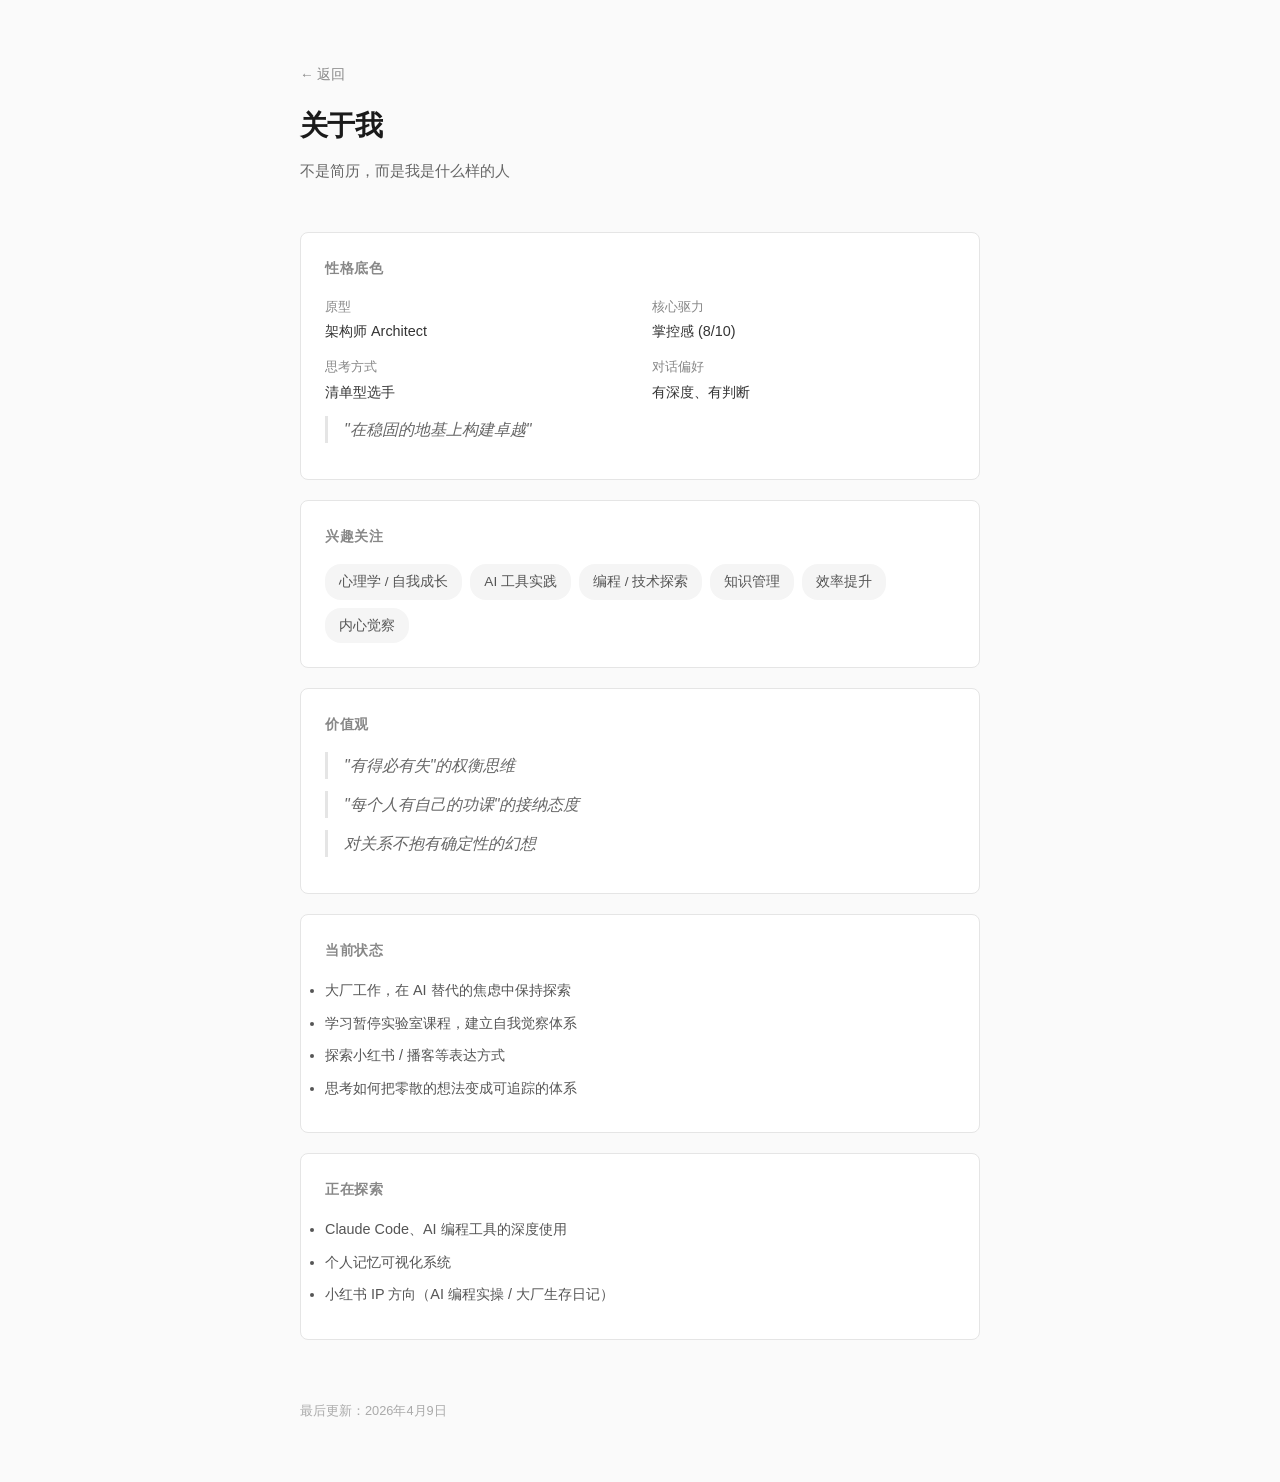
==== 关于我.html @ ec03684a "新增「关于我」页面，优化「长期想法」结构" ====
<!DOCTYPE html>
<html lang="zh-CN">
<head>
    <meta charset="UTF-8">
    <meta name="viewport" content="width=device-width, initial-scale=1.0">
    <title>关于我 - bbsqq</title>
    <style>
        * { margin: 0; padding: 0; box-sizing: border-box; }
        body {
            font-family: -apple-system, BlinkMacSystemFont, "Segoe UI", Roboto, sans-serif;
            background: #fafafa;
            color: #333;
            line-height: 1.7;
            padding: 60px 24px;
        }
        .container { max-width: 680px; margin: 0 auto; }
        header { margin-bottom: 48px; }
        .back {
            font-size: 0.85rem;
            color: #888;
            text-decoration: none;
            display: inline-block;
            margin-bottom: 16px;
        }
        .back:hover { color: #333; }
        .title {
            font-size: 1.75rem;
            font-weight: 600;
            color: #1a1a1a;
            margin-bottom: 8px;
            letter-spacing: -0.02em;
        }
        .subtitle {
            font-size: 0.95rem;
            color: #666;
        }
        .section {
            background: white;
            border: 1px solid #e5e5e5;
            border-radius: 8px;
            padding: 24px;
            margin-bottom: 20px;
        }
        .section-title {
            font-size: 0.85rem;
            font-weight: 600;
            color: #888;
            text-transform: uppercase;
            letter-spacing: 0.05em;
            margin-bottom: 16px;
        }
        .trait-grid {
            display: grid;
            grid-template-columns: repeat(2, 1fr);
            gap: 12px 24px;
        }
        .trait-item {
            font-size: 0.9rem;
        }
        .trait-item .label {
            color: #888;
            font-size: 0.8rem;
        }
        .trait-item .value {
            color: #333;
            margin-top: 2px;
        }
        .interests {
            display: flex;
            flex-wrap: wrap;
            gap: 8px;
        }
        .tag {
            background: #f5f5f5;
            padding: 6px 14px;
            border-radius: 16px;
            font-size: 0.85rem;
            color: #555;
        }
        .quote {
            font-style: italic;
            color: #666;
            padding-left: 16px;
            border-left: 3px solid #e5e5e5;
            margin: 12px 0;
        }
        .current-focus {
            font-size: 0.9rem;
            color: #555;
        }
        .current-focus li {
            margin-bottom: 8px;
        }
        footer {
            margin-top: 60px;
            font-size: 0.8rem;
            color: #aaa;
        }
    </style>
</head>
<body>
    <div class="container">
        <header>
            <a href="index.html" class="back">← 返回</a>
            <h1 class="title">关于我</h1>
            <p class="subtitle">不是简历，而是我是什么样的人</p>
        </header>

        <div class="section">
            <div class="section-title">性格底色</div>
            <div class="trait-grid">
                <div class="trait-item">
                    <div class="label">原型</div>
                    <div class="value">架构师 Architect</div>
                </div>
                <div class="trait-item">
                    <div class="label">核心驱力</div>
                    <div class="value">掌控感 (8/10)</div>
                </div>
                <div class="trait-item">
                    <div class="label">思考方式</div>
                    <div class="value">清单型选手</div>
                </div>
                <div class="trait-item">
                    <div class="label">对话偏好</div>
                    <div class="value">有深度、有判断</div>
                </div>
            </div>
            <div class="quote">
                "在稳固的地基上构建卓越"
            </div>
        </div>

        <div class="section">
            <div class="section-title">兴趣关注</div>
            <div class="interests">
                <span class="tag">心理学 / 自我成长</span>
                <span class="tag">AI 工具实践</span>
                <span class="tag">编程 / 技术探索</span>
                <span class="tag">知识管理</span>
                <span class="tag">效率提升</span>
                <span class="tag">内心觉察</span>
            </div>
        </div>

        <div class="section">
            <div class="section-title">价值观</div>
            <div class="quote">
                "有得必有失"的权衡思维
            </div>
            <div class="quote">
                "每个人有自己的功课"的接纳态度
            </div>
            <div class="quote">
                对关系不抱有确定性的幻想
            </div>
        </div>

        <div class="section">
            <div class="section-title">当前状态</div>
            <ul class="current-focus">
                <li>大厂工作，在 AI 替代的焦虑中保持探索</li>
                <li>学习暂停实验室课程，建立自我觉察体系</li>
                <li>探索小红书 / 播客等表达方式</li>
                <li>思考如何把零散的想法变成可追踪的体系</li>
            </ul>
        </div>

        <div class="section">
            <div class="section-title">正在探索</div>
            <ul class="current-focus">
                <li>Claude Code、AI 编程工具的深度使用</li>
                <li>个人记忆可视化系统</li>
                <li>小红书 IP 方向（AI 编程实操 / 大厂生存日记）</li>
            </ul>
        </div>

        <footer>
            <p>最后更新：2026年4月9日</p>
        </footer>
    </div>
</body>
</html>
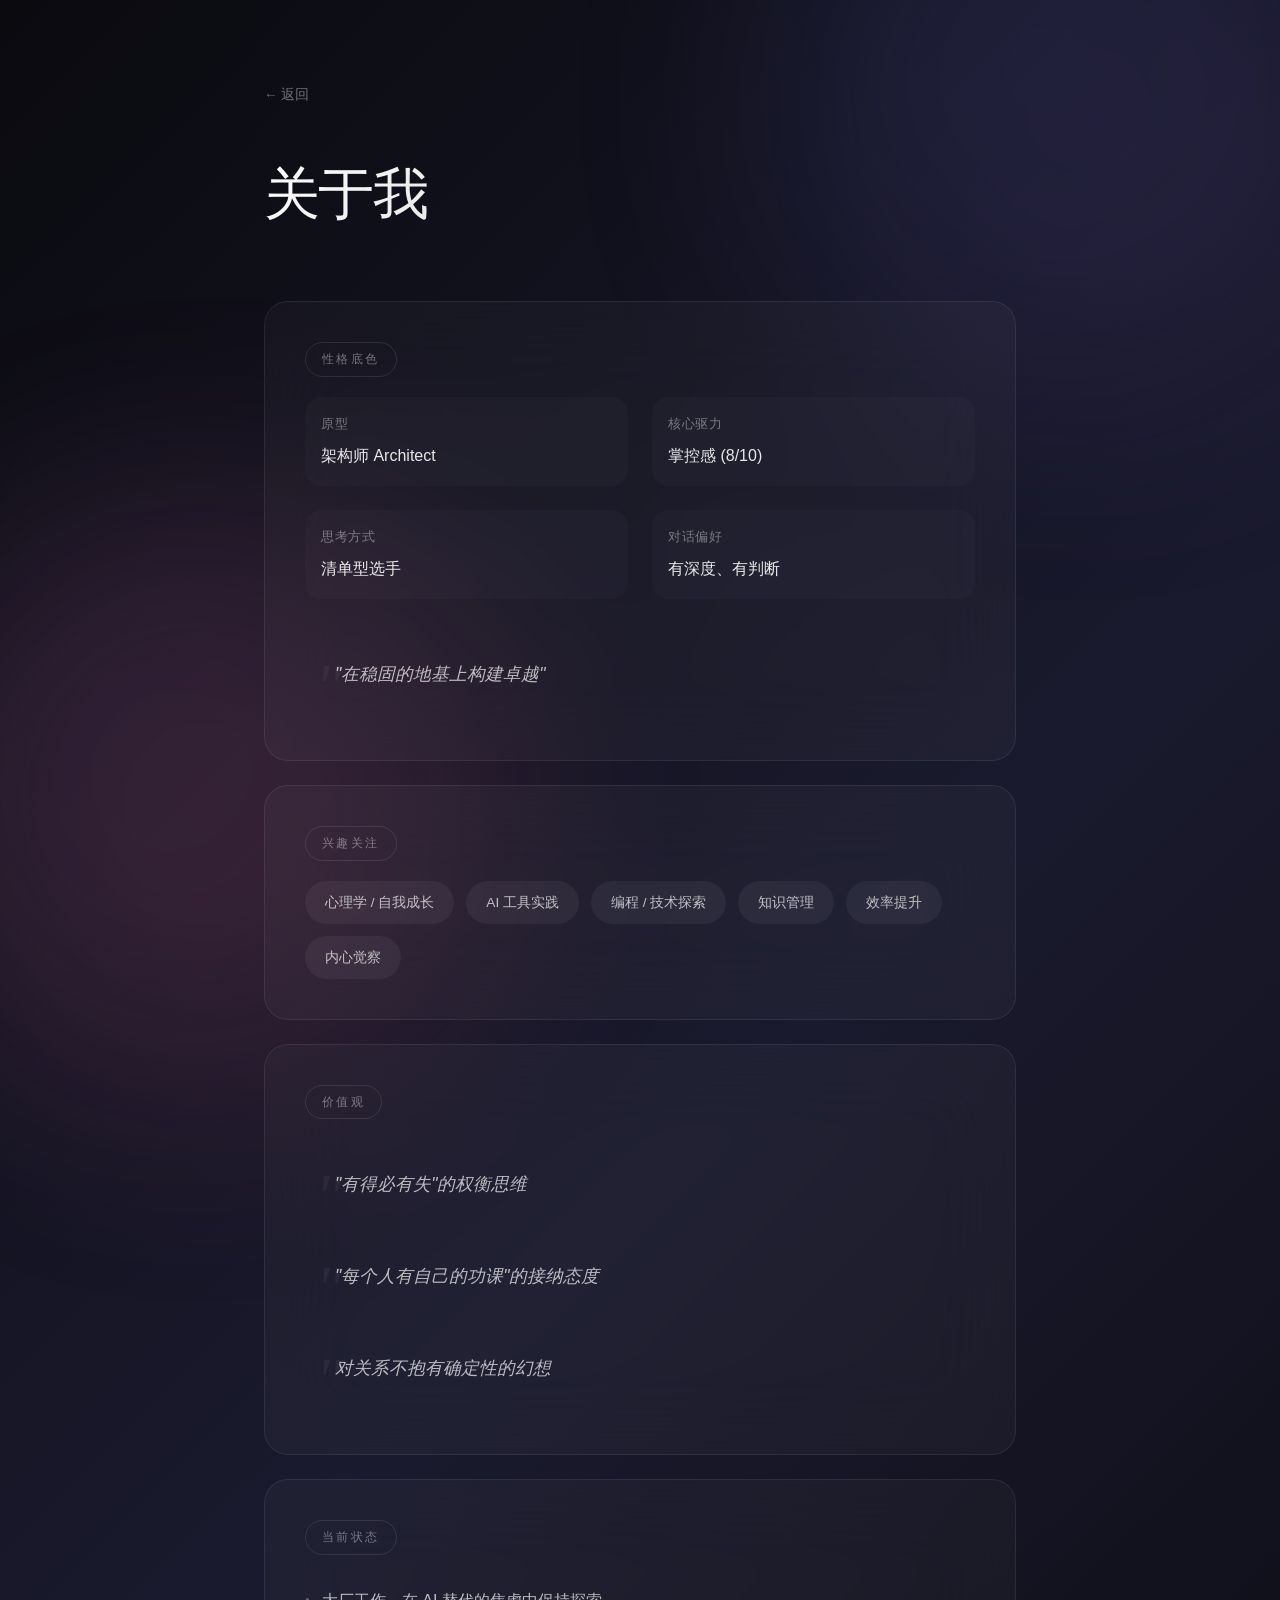
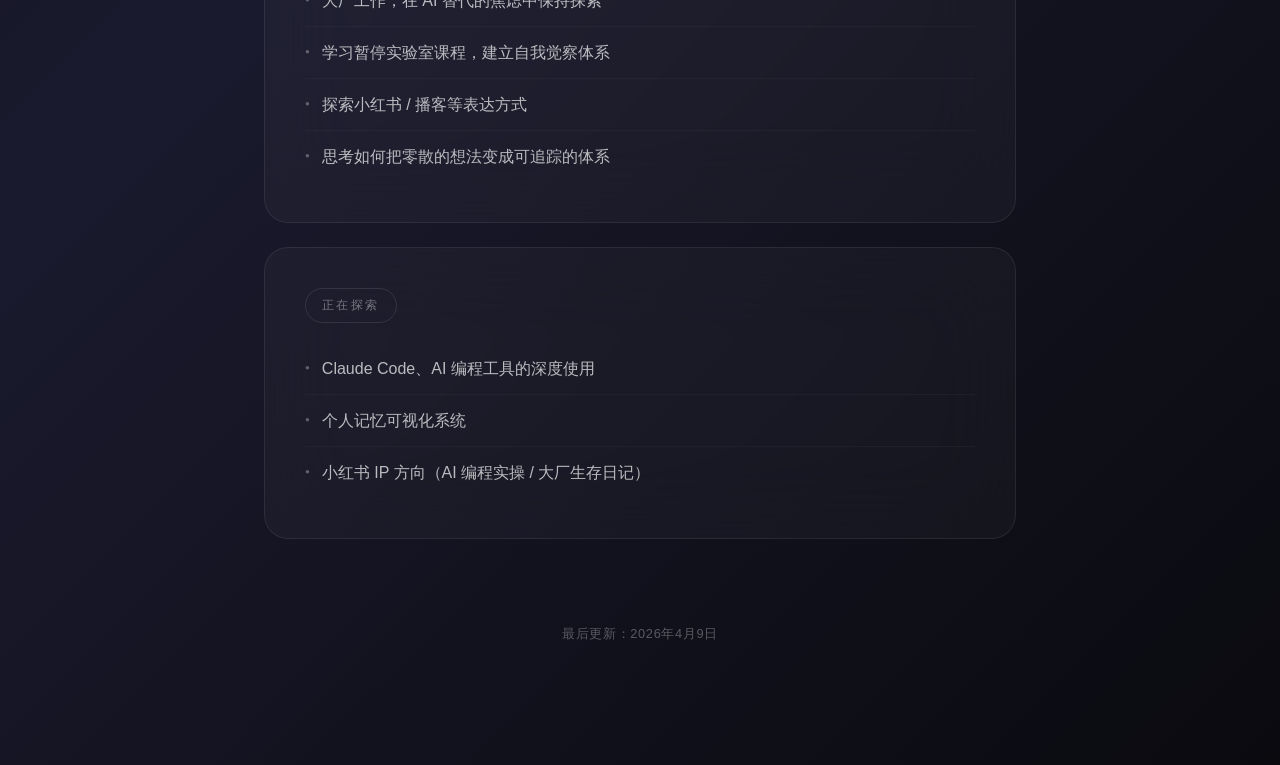
==== commit dd1a6877: "重新设计 - liquid glass luxury 风格" ====
--- a/关于我.html
+++ b/关于我.html
@@ -6,145 +6,244 @@
     <title>关于我 - bbsqq</title>
     <style>
         * { margin: 0; padding: 0; box-sizing: border-box; }
+        
         body {
-            font-family: -apple-system, BlinkMacSystemFont, "Segoe UI", Roboto, sans-serif;
-            background: #fafafa;
-            color: #333;
+            font-family: -apple-system, BlinkMacSystemFont, "SF Pro Display", "Segoe UI", Roboto, sans-serif;
+            background: linear-gradient(135deg, #0a0a0f 0%, #1a1a2e 50%, #0a0a0f 100%);
+            min-height: 100vh;
+            color: #fff;
             line-height: 1.7;
-            padding: 60px 24px;
-        }
-        .container { max-width: 680px; margin: 0 auto; }
-        header { margin-bottom: 48px; }
-        .back {
+        }
+
+        .bg-glow {
+            position: fixed;
+            width: 600px;
+            height: 600px;
+            border-radius: 50%;
+            filter: blur(120px);
+            opacity: 0.15;
+            pointer-events: none;
+            z-index: 0;
+        }
+        .glow-1 {
+            top: -200px;
+            right: -100px;
+            background: linear-gradient(135deg, #667eea, #764ba2);
+        }
+        .glow-2 {
+            bottom: -200px;
+            left: -100px;
+            background: linear-gradient(135deg, #f093fb, #f5576c);
+        }
+
+        .container {
+            max-width: 800px;
+            margin: 0 auto;
+            padding: 80px 24px;
+            position: relative;
+            z-index: 1;
+        }
+
+        .back-link {
+            display: inline-flex;
+            align-items: center;
+            gap: 8px;
             font-size: 0.85rem;
-            color: #888;
+            color: rgba(255,255,255,0.4);
             text-decoration: none;
+            margin-bottom: 40px;
+            transition: all 0.3s ease;
+        }
+
+        .back-link:hover {
+            color: rgba(255,255,255,0.7);
+        }
+
+        .page-title {
+            font-size: clamp(2rem, 6vw, 3.5rem);
+            font-weight: 200;
+            letter-spacing: -0.03em;
+            margin-bottom: 60px;
+            background: linear-gradient(135deg, #fff 0%, rgba(255,255,255,0.7) 100%);
+            -webkit-background-clip: text;
+            -webkit-text-fill-color: transparent;
+            background-clip: text;
+        }
+
+        .glass-section {
+            background: rgba(255,255,255,0.03);
+            backdrop-filter: blur(40px);
+            -webkit-backdrop-filter: blur(40px);
+            border: 1px solid rgba(255,255,255,0.08);
+            border-radius: 24px;
+            padding: 40px;
+            margin-bottom: 24px;
+        }
+
+        .section-label {
             display: inline-block;
-            margin-bottom: 16px;
-        }
-        .back:hover { color: #333; }
-        .title {
-            font-size: 1.75rem;
-            font-weight: 600;
-            color: #1a1a1a;
+            font-size: 0.75rem;
+            letter-spacing: 0.2em;
+            text-transform: uppercase;
+            color: rgba(255,255,255,0.4);
+            margin-bottom: 20px;
+            padding: 6px 16px;
+            border: 1px solid rgba(255,255,255,0.1);
+            border-radius: 100px;
+        }
+
+        .traits-grid {
+            display: grid;
+            grid-template-columns: repeat(auto-fit, minmax(250px, 1fr));
+            gap: 24px;
+        }
+
+        .trait-item {
+            padding: 16px;
+            background: rgba(255,255,255,0.02);
+            border-radius: 16px;
+        }
+
+        .trait-label {
+            font-size: 0.8rem;
+            color: rgba(255,255,255,0.4);
             margin-bottom: 8px;
-            letter-spacing: -0.02em;
-        }
-        .subtitle {
-            font-size: 0.95rem;
-            color: #666;
-        }
-        .section {
-            background: white;
-            border: 1px solid #e5e5e5;
-            border-radius: 8px;
-            padding: 24px;
-            margin-bottom: 20px;
-        }
-        .section-title {
-            font-size: 0.85rem;
-            font-weight: 600;
-            color: #888;
             text-transform: uppercase;
             letter-spacing: 0.05em;
-            margin-bottom: 16px;
-        }
-        .trait-grid {
-            display: grid;
-            grid-template-columns: repeat(2, 1fr);
-            gap: 12px 24px;
-        }
-        .trait-item {
-            font-size: 0.9rem;
-        }
-        .trait-item .label {
-            color: #888;
-            font-size: 0.8rem;
-        }
-        .trait-item .value {
-            color: #333;
-            margin-top: 2px;
-        }
+        }
+
+        .trait-value {
+            font-size: 1rem;
+            font-weight: 400;
+            color: rgba(255,255,255,0.9);
+        }
+
+        .quote {
+            font-size: 1.1rem;
+            font-style: italic;
+            color: rgba(255,255,255,0.7);
+            line-height: 1.8;
+            position: relative;
+            padding: 30px;
+        }
+
+        .quote::before {
+            content: '"';
+            position: absolute;
+            top: 0;
+            left: 10px;
+            font-size: 4rem;
+            color: rgba(255,255,255,0.05);
+            font-family: Georgia, serif;
+        }
+
         .interests {
             display: flex;
             flex-wrap: wrap;
-            gap: 8px;
-        }
-        .tag {
-            background: #f5f5f5;
-            padding: 6px 14px;
-            border-radius: 16px;
+            gap: 12px;
+        }
+
+        .interest-tag {
+            background: rgba(255,255,255,0.05);
+            padding: 10px 20px;
+            border-radius: 100px;
             font-size: 0.85rem;
-            color: #555;
-        }
-        .quote {
-            font-style: italic;
-            color: #666;
-            padding-left: 16px;
-            border-left: 3px solid #e5e5e5;
-            margin: 12px 0;
-        }
-        .current-focus {
-            font-size: 0.9rem;
-            color: #555;
-        }
-        .current-focus li {
-            margin-bottom: 8px;
-        }
+            color: rgba(255,255,255,0.7);
+            transition: all 0.3s ease;
+        }
+
+        .interest-tag:hover {
+            background: rgba(255,255,255,0.08);
+            color: #fff;
+        }
+
+        .status-list {
+            list-style: none;
+        }
+
+        .status-list li {
+            padding: 12px 0;
+            border-bottom: 1px solid rgba(255,255,255,0.03);
+            color: rgba(255,255,255,0.7);
+            display: flex;
+            align-items: flex-start;
+            gap: 12px;
+        }
+
+        .status-list li:last-child {
+            border-bottom: none;
+        }
+
+        .status-list li::before {
+            content: '●';
+            color: rgba(255,255,255,0.3);
+            font-size: 0.5rem;
+            margin-top: 6px;
+        }
+
         footer {
-            margin-top: 60px;
+            text-align: center;
+            padding: 60px 0 40px;
             font-size: 0.8rem;
-            color: #aaa;
+            color: rgba(255,255,255,0.3);
+            letter-spacing: 0.05em;
+        }
+
+        @media (max-width: 640px) {
+            .container { padding: 40px 16px; }
+            .glass-section { padding: 24px; }
+            .traits-grid { grid-template-columns: 1fr; }
         }
     </style>
 </head>
 <body>
+    <div class="bg-glow glow-1"></div>
+    <div class="bg-glow glow-2"></div>
+
     <div class="container">
-        <header>
-            <a href="index.html" class="back">← 返回</a>
-            <h1 class="title">关于我</h1>
-            <p class="subtitle">不是简历，而是我是什么样的人</p>
-        </header>
-
-        <div class="section">
-            <div class="section-title">性格底色</div>
-            <div class="trait-grid">
-                <div class="trait-item">
-                    <div class="label">原型</div>
-                    <div class="value">架构师 Architect</div>
-                </div>
-                <div class="trait-item">
-                    <div class="label">核心驱力</div>
-                    <div class="value">掌控感 (8/10)</div>
-                </div>
-                <div class="trait-item">
-                    <div class="label">思考方式</div>
-                    <div class="value">清单型选手</div>
-                </div>
-                <div class="trait-item">
-                    <div class="label">对话偏好</div>
-                    <div class="value">有深度、有判断</div>
-                </div>
-            </div>
-            <div class="quote">
+        <a href="index.html" class="back-link">← 返回</a>
+        
+        <h1 class="page-title">关于我</h1>
+
+        <div class="glass-section">
+            <div class="section-label">性格底色</div>
+            <div class="traits-grid">
+                <div class="trait-item">
+                    <div class="trait-label">原型</div>
+                    <div class="trait-value">架构师 Architect</div>
+                </div>
+                <div class="trait-item">
+                    <div class="trait-label">核心驱力</div>
+                    <div class="trait-value">掌控感 (8/10)</div>
+                </div>
+                <div class="trait-item">
+                    <div class="trait-label">思考方式</div>
+                    <div class="trait-value">清单型选手</div>
+                </div>
+                <div class="trait-item">
+                    <div class="trait-label">对话偏好</div>
+                    <div class="trait-value">有深度、有判断</div>
+                </div>
+            </div>
+            <div class="quote" style="margin-top: 30px;">
                 "在稳固的地基上构建卓越"
             </div>
         </div>
 
-        <div class="section">
-            <div class="section-title">兴趣关注</div>
+        <div class="glass-section">
+            <div class="section-label">兴趣关注</div>
             <div class="interests">
-                <span class="tag">心理学 / 自我成长</span>
-                <span class="tag">AI 工具实践</span>
-                <span class="tag">编程 / 技术探索</span>
-                <span class="tag">知识管理</span>
-                <span class="tag">效率提升</span>
-                <span class="tag">内心觉察</span>
-            </div>
-        </div>
-
-        <div class="section">
-            <div class="section-title">价值观</div>
+                <span class="interest-tag">心理学 / 自我成长</span>
+                <span class="interest-tag">AI 工具实践</span>
+                <span class="interest-tag">编程 / 技术探索</span>
+                <span class="interest-tag">知识管理</span>
+                <span class="interest-tag">效率提升</span>
+                <span class="interest-tag">内心觉察</span>
+            </div>
+        </div>
+
+        <div class="glass-section">
+            <div class="section-label">价值观</div>
             <div class="quote">
                 "有得必有失"的权衡思维
             </div>
@@ -156,9 +255,9 @@
             </div>
         </div>
 
-        <div class="section">
-            <div class="section-title">当前状态</div>
-            <ul class="current-focus">
+        <div class="glass-section">
+            <div class="section-label">当前状态</div>
+            <ul class="status-list">
                 <li>大厂工作，在 AI 替代的焦虑中保持探索</li>
                 <li>学习暂停实验室课程，建立自我觉察体系</li>
                 <li>探索小红书 / 播客等表达方式</li>
@@ -166,9 +265,9 @@
             </ul>
         </div>
 
-        <div class="section">
-            <div class="section-title">正在探索</div>
-            <ul class="current-focus">
+        <div class="glass-section">
+            <div class="section-label">正在探索</div>
+            <ul class="status-list">
                 <li>Claude Code、AI 编程工具的深度使用</li>
                 <li>个人记忆可视化系统</li>
                 <li>小红书 IP 方向（AI 编程实操 / 大厂生存日记）</li>
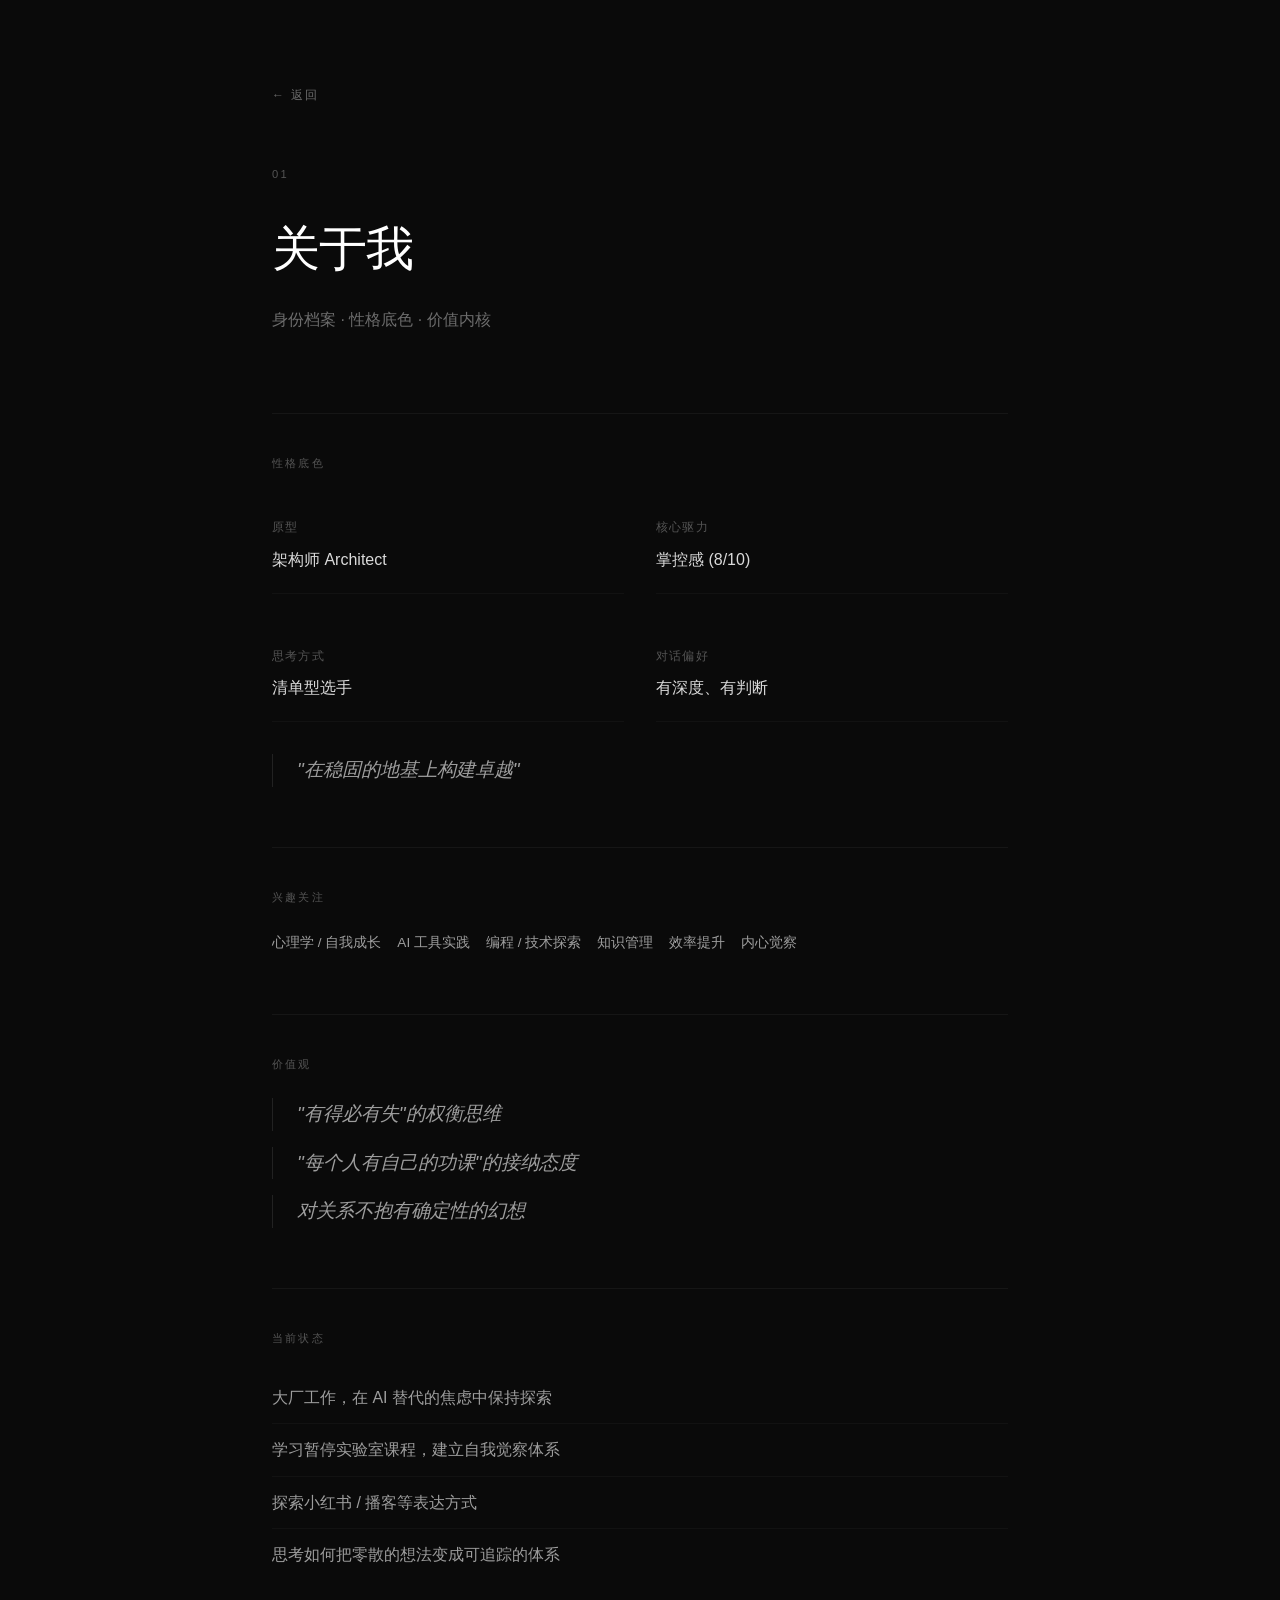
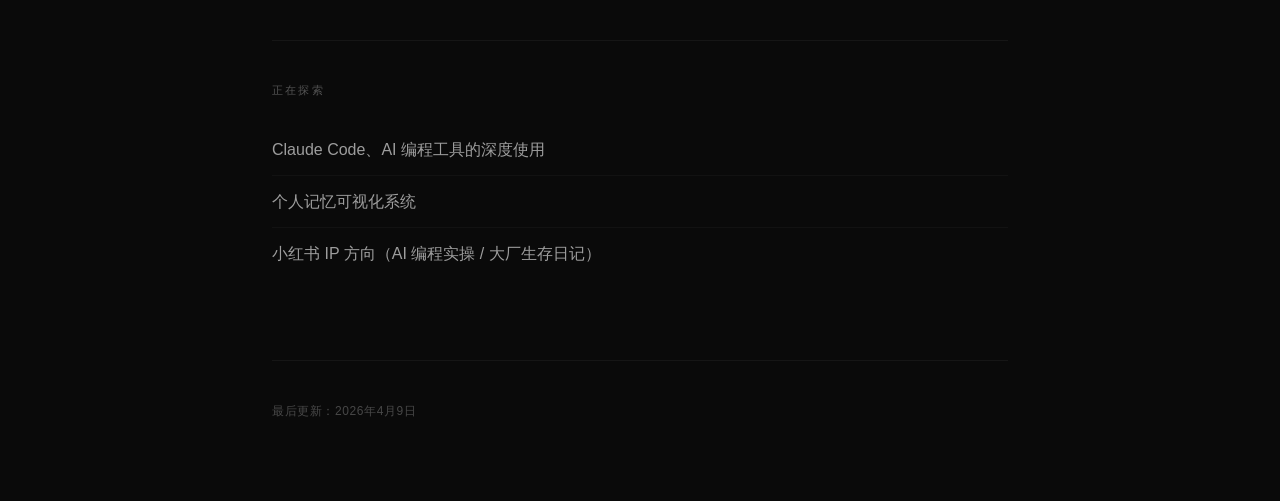
==== commit 62fe7d4d: "重新设计 - 优雅极简风格" ====
--- a/关于我.html
+++ b/关于我.html
@@ -3,209 +3,171 @@
 <head>
     <meta charset="UTF-8">
     <meta name="viewport" content="width=device-width, initial-scale=1.0">
-    <title>关于我 - bbsqq</title>
+    <title>关于我 - 数字生命</title>
     <style>
         * { margin: 0; padding: 0; box-sizing: border-box; }
         
         body {
-            font-family: -apple-system, BlinkMacSystemFont, "SF Pro Display", "Segoe UI", Roboto, sans-serif;
-            background: linear-gradient(135deg, #0a0a0f 0%, #1a1a2e 50%, #0a0a0f 100%);
+            font-family: 'Inter', -apple-system, BlinkMacSystemFont, "Segoe UI", Roboto, sans-serif;
+            background: #0a0a0a;
             min-height: 100vh;
             color: #fff;
             line-height: 1.7;
         }
 
-        .bg-glow {
-            position: fixed;
-            width: 600px;
-            height: 600px;
-            border-radius: 50%;
-            filter: blur(120px);
-            opacity: 0.15;
-            pointer-events: none;
-            z-index: 0;
-        }
-        .glow-1 {
-            top: -200px;
-            right: -100px;
-            background: linear-gradient(135deg, #667eea, #764ba2);
-        }
-        .glow-2 {
-            bottom: -200px;
-            left: -100px;
-            background: linear-gradient(135deg, #f093fb, #f5576c);
-        }
-
         .container {
             max-width: 800px;
             margin: 0 auto;
-            padding: 80px 24px;
-            position: relative;
-            z-index: 1;
+            padding: 80px 32px;
         }
 
         .back-link {
-            display: inline-flex;
-            align-items: center;
-            gap: 8px;
-            font-size: 0.85rem;
+            display: inline-block;
+            font-size: 0.75rem;
+            letter-spacing: 0.15em;
+            text-transform: uppercase;
             color: rgba(255,255,255,0.4);
             text-decoration: none;
-            margin-bottom: 40px;
-            transition: all 0.3s ease;
+            margin-bottom: 60px;
+            transition: color 0.3s ease;
         }
 
         .back-link:hover {
             color: rgba(255,255,255,0.7);
         }
 
+        .page-header {
+            margin-bottom: 80px;
+        }
+
+        .page-number {
+            font-size: 0.7rem;
+            letter-spacing: 0.2em;
+            text-transform: uppercase;
+            color: rgba(255,255,255,0.3);
+            margin-bottom: 24px;
+        }
+
         .page-title {
-            font-size: clamp(2rem, 6vw, 3.5rem);
-            font-weight: 200;
-            letter-spacing: -0.03em;
+            font-size: clamp(2rem, 5vw, 3rem);
+            font-weight: 300;
+            letter-spacing: -0.02em;
+            margin-bottom: 16px;
+        }
+
+        .page-subtitle {
+            font-size: 1rem;
+            color: rgba(255,255,255,0.4);
+            font-weight: 300;
+        }
+
+        .section {
             margin-bottom: 60px;
-            background: linear-gradient(135deg, #fff 0%, rgba(255,255,255,0.7) 100%);
-            -webkit-background-clip: text;
-            -webkit-text-fill-color: transparent;
-            background-clip: text;
-        }
-
-        .glass-section {
-            background: rgba(255,255,255,0.03);
-            backdrop-filter: blur(40px);
-            -webkit-backdrop-filter: blur(40px);
-            border: 1px solid rgba(255,255,255,0.08);
-            border-radius: 24px;
-            padding: 40px;
+            padding-top: 40px;
+            border-top: 1px solid rgba(255,255,255,0.05);
+        }
+
+        .section:first-of-type {
+            border-top: none;
+            padding-top: 0;
+        }
+
+        .section-label {
+            font-size: 0.7rem;
+            letter-spacing: 0.2em;
+            text-transform: uppercase;
+            color: rgba(255,255,255,0.3);
             margin-bottom: 24px;
-        }
-
-        .section-label {
-            display: inline-block;
-            font-size: 0.75rem;
-            letter-spacing: 0.2em;
-            text-transform: uppercase;
-            color: rgba(255,255,255,0.4);
-            margin-bottom: 20px;
-            padding: 6px 16px;
-            border: 1px solid rgba(255,255,255,0.1);
-            border-radius: 100px;
         }
 
         .traits-grid {
             display: grid;
-            grid-template-columns: repeat(auto-fit, minmax(250px, 1fr));
-            gap: 24px;
+            grid-template-columns: repeat(2, 1fr);
+            gap: 32px;
         }
 
         .trait-item {
-            padding: 16px;
-            background: rgba(255,255,255,0.02);
-            border-radius: 16px;
+            padding: 20px 0;
+            border-bottom: 1px solid rgba(255,255,255,0.03);
         }
 
         .trait-label {
-            font-size: 0.8rem;
-            color: rgba(255,255,255,0.4);
+            font-size: 0.75rem;
+            letter-spacing: 0.1em;
+            text-transform: uppercase;
+            color: rgba(255,255,255,0.3);
             margin-bottom: 8px;
-            text-transform: uppercase;
-            letter-spacing: 0.05em;
         }
 
         .trait-value {
             font-size: 1rem;
-            font-weight: 400;
-            color: rgba(255,255,255,0.9);
+            font-weight: 300;
+            color: rgba(255,255,255,0.85);
         }
 
         .quote {
-            font-size: 1.1rem;
+            font-size: 1.2rem;
             font-style: italic;
-            color: rgba(255,255,255,0.7);
-            line-height: 1.8;
-            position: relative;
-            padding: 30px;
-        }
-
-        .quote::before {
-            content: '"';
-            position: absolute;
-            top: 0;
-            left: 10px;
-            font-size: 4rem;
-            color: rgba(255,255,255,0.05);
-            font-family: Georgia, serif;
+            color: rgba(255,255,255,0.6);
+            font-weight: 300;
+            margin-bottom: 16px;
+            padding-left: 24px;
+            border-left: 1px solid rgba(255,255,255,0.1);
         }
 
         .interests {
             display: flex;
             flex-wrap: wrap;
-            gap: 12px;
+            gap: 16px;
         }
 
         .interest-tag {
-            background: rgba(255,255,255,0.05);
-            padding: 10px 20px;
-            border-radius: 100px;
             font-size: 0.85rem;
-            color: rgba(255,255,255,0.7);
-            transition: all 0.3s ease;
-        }
-
-        .interest-tag:hover {
-            background: rgba(255,255,255,0.08);
-            color: #fff;
-        }
-
-        .status-list {
+            color: rgba(255,255,255,0.6);
+            font-weight: 300;
+        }
+
+        .list {
             list-style: none;
         }
 
-        .status-list li {
+        .list li {
             padding: 12px 0;
             border-bottom: 1px solid rgba(255,255,255,0.03);
-            color: rgba(255,255,255,0.7);
-            display: flex;
-            align-items: flex-start;
-            gap: 12px;
-        }
-
-        .status-list li:last-child {
+            color: rgba(255,255,255,0.6);
+            font-weight: 300;
+        }
+
+        .list li:last-child {
             border-bottom: none;
         }
 
-        .status-list li::before {
-            content: '●';
-            color: rgba(255,255,255,0.3);
-            font-size: 0.5rem;
-            margin-top: 6px;
-        }
-
         footer {
-            text-align: center;
-            padding: 60px 0 40px;
-            font-size: 0.8rem;
-            color: rgba(255,255,255,0.3);
+            margin-top: 80px;
+            padding-top: 40px;
+            border-top: 1px solid rgba(255,255,255,0.05);
+            font-size: 0.75rem;
+            color: rgba(255,255,255,0.25);
             letter-spacing: 0.05em;
         }
 
         @media (max-width: 640px) {
-            .container { padding: 40px 16px; }
-            .glass-section { padding: 24px; }
+            .container { padding: 60px 20px; }
             .traits-grid { grid-template-columns: 1fr; }
         }
     </style>
 </head>
 <body>
-    <div class="bg-glow glow-1"></div>
-    <div class="bg-glow glow-2"></div>
-
     <div class="container">
         <a href="index.html" class="back-link">← 返回</a>
         
-        <h1 class="page-title">关于我</h1>
-
-        <div class="glass-section">
+        <div class="page-header">
+            <div class="page-number">01</div>
+            <h1 class="page-title">关于我</h1>
+            <p class="page-subtitle">身份档案 · 性格底色 · 价值内核</p>
+        </div>
+
+        <div class="section">
             <div class="section-label">性格底色</div>
             <div class="traits-grid">
                 <div class="trait-item">
@@ -225,12 +187,12 @@
                     <div class="trait-value">有深度、有判断</div>
                 </div>
             </div>
-            <div class="quote" style="margin-top: 30px;">
+            <div class="quote" style="margin-top: 32px;">
                 "在稳固的地基上构建卓越"
             </div>
         </div>
 
-        <div class="glass-section">
+        <div class="section">
             <div class="section-label">兴趣关注</div>
             <div class="interests">
                 <span class="interest-tag">心理学 / 自我成长</span>
@@ -242,22 +204,16 @@
             </div>
         </div>
 
-        <div class="glass-section">
+        <div class="section">
             <div class="section-label">价值观</div>
-            <div class="quote">
-                "有得必有失"的权衡思维
-            </div>
-            <div class="quote">
-                "每个人有自己的功课"的接纳态度
-            </div>
-            <div class="quote">
-                对关系不抱有确定性的幻想
-            </div>
-        </div>
-
-        <div class="glass-section">
+            <div class="quote">"有得必有失"的权衡思维</div>
+            <div class="quote">"每个人有自己的功课"的接纳态度</div>
+            <div class="quote">对关系不抱有确定性的幻想</div>
+        </div>
+
+        <div class="section">
             <div class="section-label">当前状态</div>
-            <ul class="status-list">
+            <ul class="list">
                 <li>大厂工作，在 AI 替代的焦虑中保持探索</li>
                 <li>学习暂停实验室课程，建立自我觉察体系</li>
                 <li>探索小红书 / 播客等表达方式</li>
@@ -265,18 +221,16 @@
             </ul>
         </div>
 
-        <div class="glass-section">
+        <div class="section">
             <div class="section-label">正在探索</div>
-            <ul class="status-list">
+            <ul class="list">
                 <li>Claude Code、AI 编程工具的深度使用</li>
                 <li>个人记忆可视化系统</li>
                 <li>小红书 IP 方向（AI 编程实操 / 大厂生存日记）</li>
             </ul>
         </div>
 
-        <footer>
-            <p>最后更新：2026年4月9日</p>
-        </footer>
+        <footer>最后更新：2026年4月9日</footer>
     </div>
 </body>
 </html>
